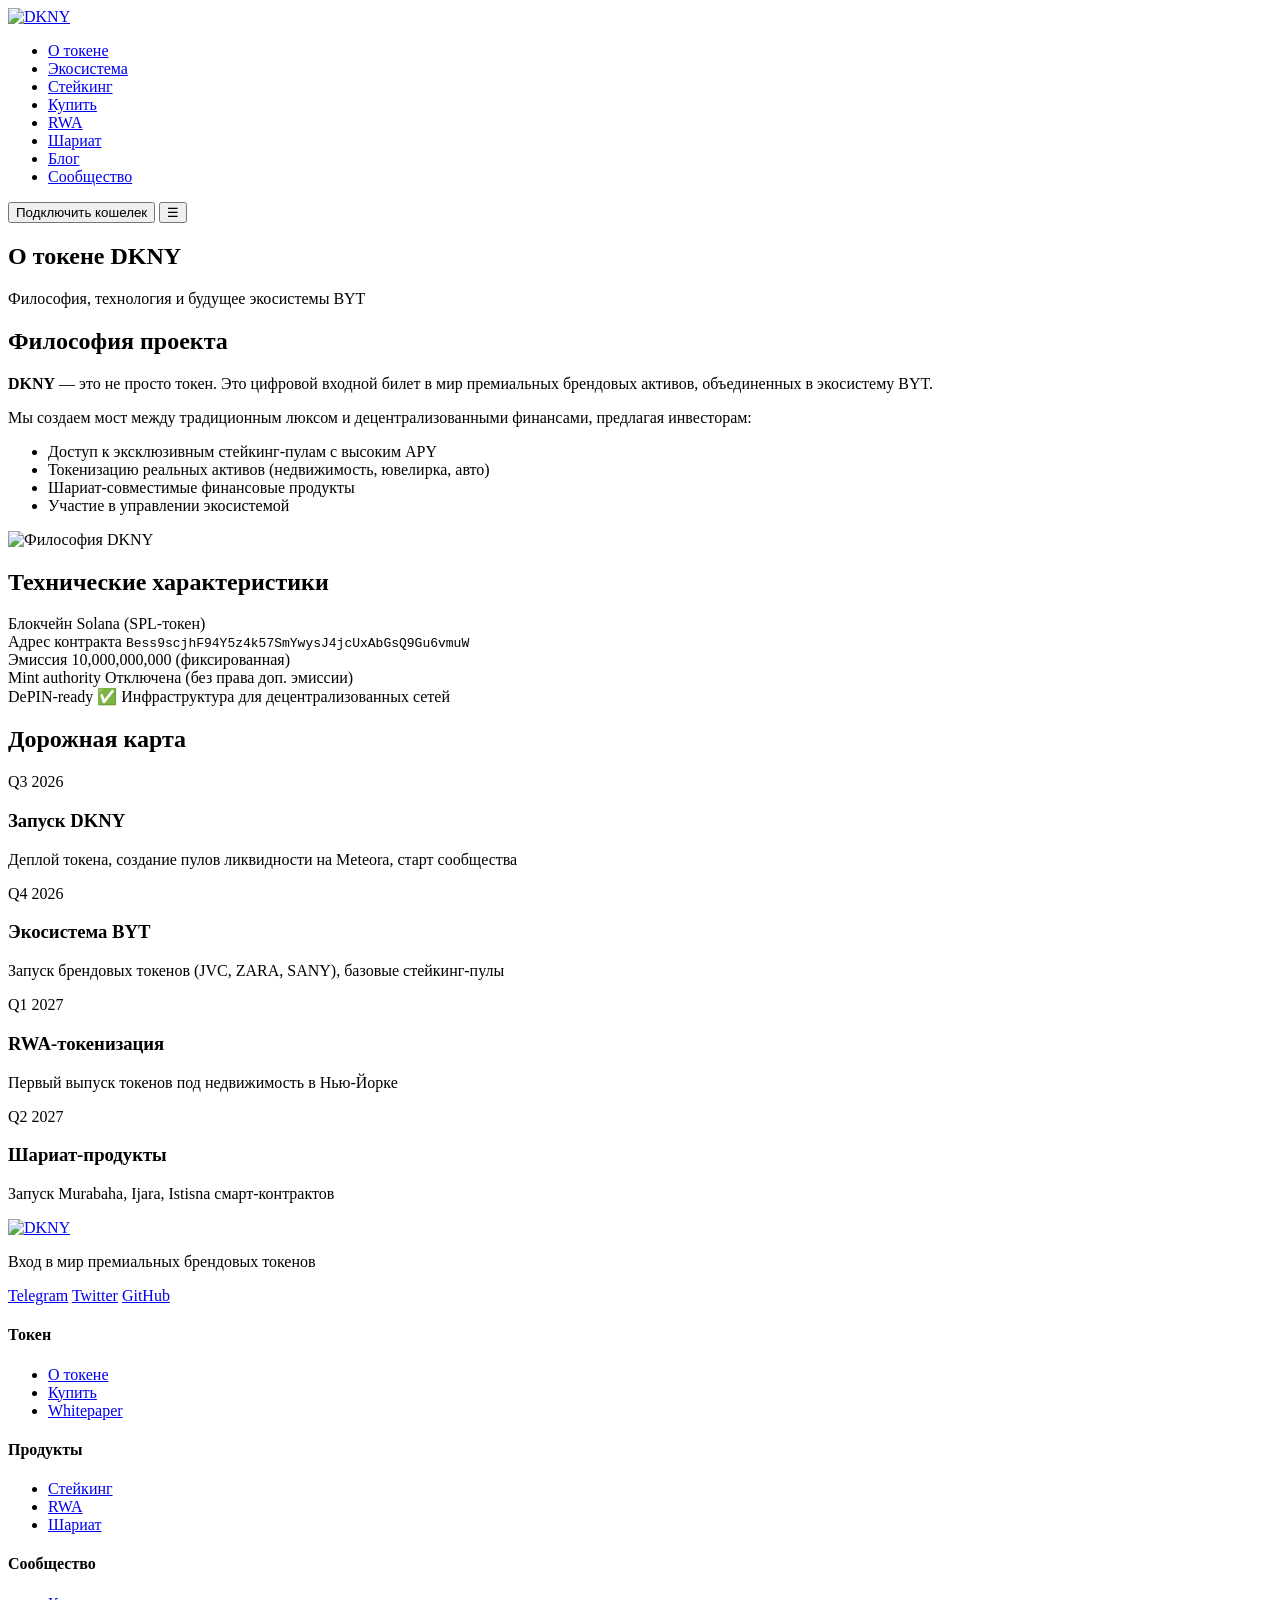
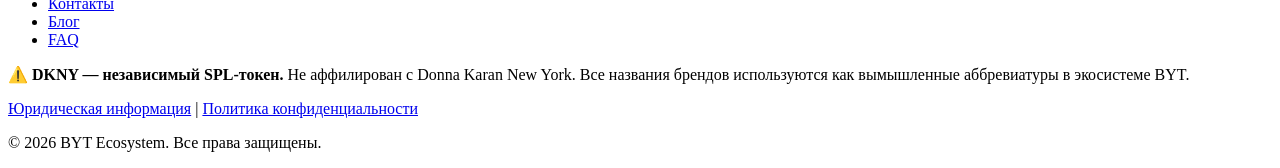
==== about.html @ 18403762 "Create about.html" ====
<!DOCTYPE html>
<html lang="ru">
<head>
    <meta charset="UTF-8">
    <meta name="viewport" content="width=device-width, initial-scale=1.0">
    <title>О токене DKNY — Философия и технология</title>
    <link rel="stylesheet" href="css/style.css">
    <link rel="stylesheet" href="css/header.css">
    <link rel="stylesheet" href="css/footer.css">
    <link rel="stylesheet" href="css/responsive.css">
    <link href="https://fonts.googleapis.com/css2?family=Playfair+Display:wght@400;700&family=Inter:wght@300;400;600&display=swap" rel="stylesheet">
</head>
<body>
    <!-- ХЕДЕР (такой же, как на index.html) -->
    <header class="header">
        <div class="container">
            <div class="header-inner">
                <a href="index.html" class="logo">
                    <img src="images/logo.svg" alt="DKNY" width="120">
                </a>
                <nav class="nav">
                    <ul>
                        <li><a href="about.html" class="active">О токене</a></li>
                        <li><a href="ecosystem.html">Экосистема</a></li>
                        <li><a href="staking.html">Стейкинг</a></li>
                        <li><a href="buy.html">Купить</a></li>
                        <li><a href="rwa.html">RWA</a></li>
                        <li><a href="islamic.html">Шариат</a></li>
                        <li><a href="blog.html">Блог</a></li>
                        <li><a href="community.html">Сообщество</a></li>
                    </ul>
                </nav>
                <div class="header-actions">
                    <button id="connectWallet" class="btn btn-gold">Подключить кошелек</button>
                    <button class="menu-toggle" aria-label="Меню">☰</button>
                </div>
            </div>
        </div>
    </header>

    <!-- СТРАНИЦА "О ТОКЕНЕ" -->
    <main>
        <section class="page-hero">
            <div class="container">
                <h1 class="page-title">О токене <span class="highlight">DKNY</span></h1>
                <p class="page-subtitle">Философия, технология и будущее экосистемы BYT</p>
            </div>
        </section>

        <section class="about-content">
            <div class="container">
                <div class="about-grid">
                    <div class="about-text">
                        <h2>Философия проекта</h2>
                        <p><strong>DKNY</strong> — это не просто токен. Это цифровой входной билет в мир премиальных брендовых активов, объединенных в экосистему BYT.</p>
                        <p>Мы создаем мост между традиционным люксом и децентрализованными финансами, предлагая инвесторам:</p>
                        <ul>
                            <li>Доступ к эксклюзивным стейкинг-пулам с высоким APY</li>
                            <li>Токенизацию реальных активов (недвижимость, ювелирка, авто)</li>
                            <li>Шариат-совместимые финансовые продукты</li>
                            <li>Участие в управлении экосистемой</li>
                        </ul>
                    </div>
                    <div class="about-image">
                        <img src="https://images.unsplash.com/photo-1496442226666-8d4d0e62e6e9?w=800" alt="Философия DKNY" loading="lazy">
                    </div>
                </div>

                <div class="tech-specs">
                    <h2>Технические характеристики</h2>
                    <div class="specs-grid">
                        <div class="spec-item">
                            <span class="spec-label">Блокчейн</span>
                            <span class="spec-value">Solana (SPL-токен)</span>
                        </div>
                        <div class="spec-item">
                            <span class="spec-label">Адрес контракта</span>
                            <span class="spec-value"><code>Bess9scjhF94Y5z4k57SmYwysJ4jcUxAbGsQ9Gu6vmuW</code></span>
                        </div>
                        <div class="spec-item">
                            <span class="spec-label">Эмиссия</span>
                            <span class="spec-value">10,000,000,000 (фиксированная)</span>
                        </div>
                        <div class="spec-item">
                            <span class="spec-label">Mint authority</span>
                            <span class="spec-value">Отключена (без права доп. эмиссии)</span>
                        </div>
                        <div class="spec-item">
                            <span class="spec-label">DePIN-ready</span>
                            <span class="spec-value">✅ Инфраструктура для децентрализованных сетей</span>
                        </div>
                    </div>
                </div>

                <div class="roadmap">
                    <h2>Дорожная карта</h2>
                    <div class="roadmap-timeline">
                        <div class="milestone">
                            <span class="milestone-date">Q3 2026</span>
                            <h3>Запуск DKNY</h3>
                            <p>Деплой токена, создание пулов ликвидности на Meteora, старт сообщества</p>
                        </div>
                        <div class="milestone">
                            <span class="milestone-date">Q4 2026</span>
                            <h3>Экосистема BYT</h3>
                            <p>Запуск брендовых токенов (JVC, ZARA, SANY), базовые стейкинг-пулы</p>
                        </div>
                        <div class="milestone">
                            <span class="milestone-date">Q1 2027</span>
                            <h3>RWA-токенизация</h3>
                            <p>Первый выпуск токенов под недвижимость в Нью-Йорке</p>
                        </div>
                        <div class="milestone">
                            <span class="milestone-date">Q2 2027</span>
                            <h3>Шариат-продукты</h3>
                            <p>Запуск Murabaha, Ijara, Istisna смарт-контрактов</p>
                        </div>
                    </div>
                </div>
            </div>
        </section>
    </main>

    <!-- ФУТЕР (такой же, как на index.html) -->
    <footer class="footer">
        <div class="container">
            <div class="footer-top">
                <div class="footer-brand">
                    <a href="index.html" class="footer-logo">
                        <img src="images/logo.svg" alt="DKNY" width="100">
                    </a>
                    <p class="footer-description">Вход в мир премиальных брендовых токенов</p>
                    <div class="footer-social">
                        <a href="https://t.me/dkny_token" target="_blank" class="social-link">Telegram</a>
                        <a href="#" class="social-link">Twitter</a>
                        <a href="https://github.com/byt-assist" target="_blank" class="social-link">GitHub</a>
                    </div>
                </div>
                <div class="footer-links">
                    <div class="footer-column">
                        <h4>Токен</h4>
                        <ul>
                            <li><a href="about.html">О токене</a></li>
                            <li><a href="buy.html">Купить</a></li>
                            <li><a href="whitepaper.html">Whitepaper</a></li>
                        </ul>
                    </div>
                    <div class="footer-column">
                        <h4>Продукты</h4>
                        <ul>
                            <li><a href="staking.html">Стейкинг</a></li>
                            <li><a href="rwa.html">RWA</a></li>
                            <li><a href="islamic.html">Шариат</a></li>
                        </ul>
                    </div>
                    <div class="footer-column">
                        <h4>Сообщество</h4>
                        <ul>
                            <li><a href="community.html">Контакты</a></li>
                            <li><a href="blog.html">Блог</a></li>
                            <li><a href="faq.html">FAQ</a></li>
                        </ul>
                    </div>
                </div>
            </div>
            <div class="footer-bottom">
                <div class="legal-disclaimer">
                    <p>⚠️ <strong>DKNY — независимый SPL-токен.</strong> Не аффилирован с Donna Karan New York. Все названия брендов используются как вымышленные аббревиатуры в экосистеме BYT.</p>
                    <p><a href="legal.html">Юридическая информация</a> | <a href="#">Политика конфиденциальности</a></p>
                </div>
                <p class="footer-copy">© 2026 BYT Ecosystem. Все права защищены.</p>
            </div>
        </div>
    </footer>

    <script src="js/main.js"></script>
    <script src="js/wallet.js"></script>
</body>
</html>
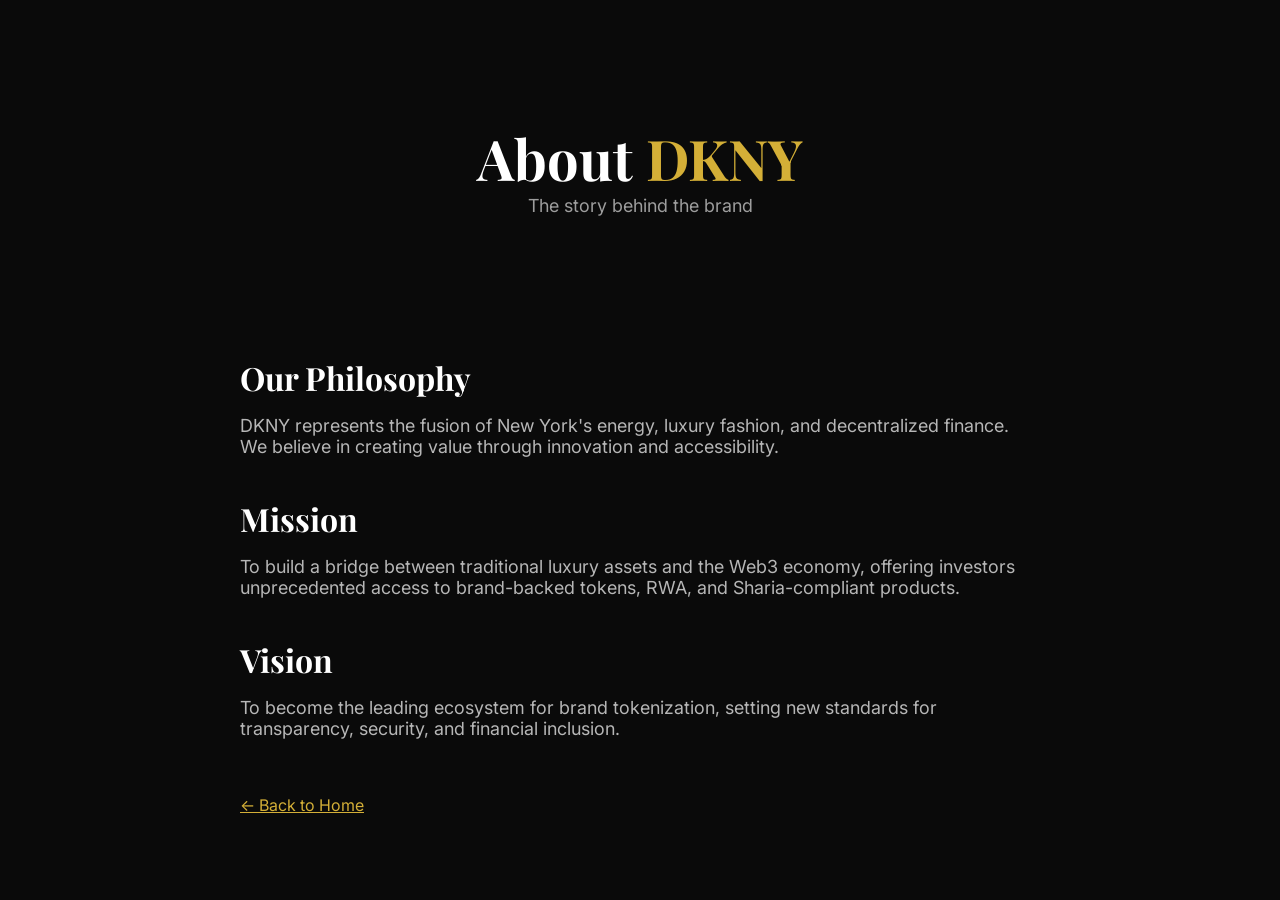
==== commit 0b195b9e: "Update about.html for language and content changes" ====
--- a/about.html
+++ b/about.html
@@ -1,179 +1,41 @@
 <!DOCTYPE html>
-<html lang="ru">
+<html lang="en">
 <head>
     <meta charset="UTF-8">
     <meta name="viewport" content="width=device-width, initial-scale=1.0">
-    <title>О токене DKNY — Философия и технология</title>
-    <link rel="stylesheet" href="css/style.css">
-    <link rel="stylesheet" href="css/header.css">
-    <link rel="stylesheet" href="css/footer.css">
-    <link rel="stylesheet" href="css/responsive.css">
+    <title>About DKNY — Brand Story</title>
     <link href="https://fonts.googleapis.com/css2?family=Playfair+Display:wght@400;700&family=Inter:wght@300;400;600&display=swap" rel="stylesheet">
+    <style>
+        * { margin: 0; padding: 0; box-sizing: border-box; }
+        body { font-family: 'Inter', sans-serif; background: #0A0A0A; color: #FFFFFF; }
+        .container { max-width: 1200px; margin: 0 auto; padding: 40px; }
+        .page-hero { padding: 120px 0 60px; text-align: center; }
+        .page-title { font-family: 'Playfair Display', serif; font-size: 56px; }
+        .page-title span { color: #D4AF37; }
+        .content { max-width: 800px; margin: 0 auto; }
+        .content h2 { font-family: 'Playfair Display', serif; font-size: 32px; margin: 40px 0 16px; }
+        .content p { font-size: 18px; opacity: 0.7; margin-bottom: 16px; }
+        .back-link { display: inline-block; margin-top: 40px; color: #D4AF37; }
+    </style>
 </head>
 <body>
-    <!-- ХЕДЕР (такой же, как на index.html) -->
-    <header class="header">
-        <div class="container">
-            <div class="header-inner">
-                <a href="index.html" class="logo">
-                    <img src="images/logo.svg" alt="DKNY" width="120">
-                </a>
-                <nav class="nav">
-                    <ul>
-                        <li><a href="about.html" class="active">О токене</a></li>
-                        <li><a href="ecosystem.html">Экосистема</a></li>
-                        <li><a href="staking.html">Стейкинг</a></li>
-                        <li><a href="buy.html">Купить</a></li>
-                        <li><a href="rwa.html">RWA</a></li>
-                        <li><a href="islamic.html">Шариат</a></li>
-                        <li><a href="blog.html">Блог</a></li>
-                        <li><a href="community.html">Сообщество</a></li>
-                    </ul>
-                </nav>
-                <div class="header-actions">
-                    <button id="connectWallet" class="btn btn-gold">Подключить кошелек</button>
-                    <button class="menu-toggle" aria-label="Меню">☰</button>
-                </div>
-            </div>
+    <div class="page-hero">
+        <h1 class="page-title">About <span>DKNY</span></h1>
+        <p style="opacity:0.6;font-size:18px;">The story behind the brand</p>
+    </div>
+    <div class="container">
+        <div class="content">
+            <h2>Our Philosophy</h2>
+            <p>DKNY represents the fusion of New York's energy, luxury fashion, and decentralized finance. We believe in creating value through innovation and accessibility.</p>
+            
+            <h2>Mission</h2>
+            <p>To build a bridge between traditional luxury assets and the Web3 economy, offering investors unprecedented access to brand-backed tokens, RWA, and Sharia-compliant products.</p>
+            
+            <h2>Vision</h2>
+            <p>To become the leading ecosystem for brand tokenization, setting new standards for transparency, security, and financial inclusion.</p>
+            
+            <a href="index.html" class="back-link">← Back to Home</a>
         </div>
-    </header>
-
-    <!-- СТРАНИЦА "О ТОКЕНЕ" -->
-    <main>
-        <section class="page-hero">
-            <div class="container">
-                <h1 class="page-title">О токене <span class="highlight">DKNY</span></h1>
-                <p class="page-subtitle">Философия, технология и будущее экосистемы BYT</p>
-            </div>
-        </section>
-
-        <section class="about-content">
-            <div class="container">
-                <div class="about-grid">
-                    <div class="about-text">
-                        <h2>Философия проекта</h2>
-                        <p><strong>DKNY</strong> — это не просто токен. Это цифровой входной билет в мир премиальных брендовых активов, объединенных в экосистему BYT.</p>
-                        <p>Мы создаем мост между традиционным люксом и децентрализованными финансами, предлагая инвесторам:</p>
-                        <ul>
-                            <li>Доступ к эксклюзивным стейкинг-пулам с высоким APY</li>
-                            <li>Токенизацию реальных активов (недвижимость, ювелирка, авто)</li>
-                            <li>Шариат-совместимые финансовые продукты</li>
-                            <li>Участие в управлении экосистемой</li>
-                        </ul>
-                    </div>
-                    <div class="about-image">
-                        <img src="https://images.unsplash.com/photo-1496442226666-8d4d0e62e6e9?w=800" alt="Философия DKNY" loading="lazy">
-                    </div>
-                </div>
-
-                <div class="tech-specs">
-                    <h2>Технические характеристики</h2>
-                    <div class="specs-grid">
-                        <div class="spec-item">
-                            <span class="spec-label">Блокчейн</span>
-                            <span class="spec-value">Solana (SPL-токен)</span>
-                        </div>
-                        <div class="spec-item">
-                            <span class="spec-label">Адрес контракта</span>
-                            <span class="spec-value"><code>Bess9scjhF94Y5z4k57SmYwysJ4jcUxAbGsQ9Gu6vmuW</code></span>
-                        </div>
-                        <div class="spec-item">
-                            <span class="spec-label">Эмиссия</span>
-                            <span class="spec-value">10,000,000,000 (фиксированная)</span>
-                        </div>
-                        <div class="spec-item">
-                            <span class="spec-label">Mint authority</span>
-                            <span class="spec-value">Отключена (без права доп. эмиссии)</span>
-                        </div>
-                        <div class="spec-item">
-                            <span class="spec-label">DePIN-ready</span>
-                            <span class="spec-value">✅ Инфраструктура для децентрализованных сетей</span>
-                        </div>
-                    </div>
-                </div>
-
-                <div class="roadmap">
-                    <h2>Дорожная карта</h2>
-                    <div class="roadmap-timeline">
-                        <div class="milestone">
-                            <span class="milestone-date">Q3 2026</span>
-                            <h3>Запуск DKNY</h3>
-                            <p>Деплой токена, создание пулов ликвидности на Meteora, старт сообщества</p>
-                        </div>
-                        <div class="milestone">
-                            <span class="milestone-date">Q4 2026</span>
-                            <h3>Экосистема BYT</h3>
-                            <p>Запуск брендовых токенов (JVC, ZARA, SANY), базовые стейкинг-пулы</p>
-                        </div>
-                        <div class="milestone">
-                            <span class="milestone-date">Q1 2027</span>
-                            <h3>RWA-токенизация</h3>
-                            <p>Первый выпуск токенов под недвижимость в Нью-Йорке</p>
-                        </div>
-                        <div class="milestone">
-                            <span class="milestone-date">Q2 2027</span>
-                            <h3>Шариат-продукты</h3>
-                            <p>Запуск Murabaha, Ijara, Istisna смарт-контрактов</p>
-                        </div>
-                    </div>
-                </div>
-            </div>
-        </section>
-    </main>
-
-    <!-- ФУТЕР (такой же, как на index.html) -->
-    <footer class="footer">
-        <div class="container">
-            <div class="footer-top">
-                <div class="footer-brand">
-                    <a href="index.html" class="footer-logo">
-                        <img src="images/logo.svg" alt="DKNY" width="100">
-                    </a>
-                    <p class="footer-description">Вход в мир премиальных брендовых токенов</p>
-                    <div class="footer-social">
-                        <a href="https://t.me/dkny_token" target="_blank" class="social-link">Telegram</a>
-                        <a href="#" class="social-link">Twitter</a>
-                        <a href="https://github.com/byt-assist" target="_blank" class="social-link">GitHub</a>
-                    </div>
-                </div>
-                <div class="footer-links">
-                    <div class="footer-column">
-                        <h4>Токен</h4>
-                        <ul>
-                            <li><a href="about.html">О токене</a></li>
-                            <li><a href="buy.html">Купить</a></li>
-                            <li><a href="whitepaper.html">Whitepaper</a></li>
-                        </ul>
-                    </div>
-                    <div class="footer-column">
-                        <h4>Продукты</h4>
-                        <ul>
-                            <li><a href="staking.html">Стейкинг</a></li>
-                            <li><a href="rwa.html">RWA</a></li>
-                            <li><a href="islamic.html">Шариат</a></li>
-                        </ul>
-                    </div>
-                    <div class="footer-column">
-                        <h4>Сообщество</h4>
-                        <ul>
-                            <li><a href="community.html">Контакты</a></li>
-                            <li><a href="blog.html">Блог</a></li>
-                            <li><a href="faq.html">FAQ</a></li>
-                        </ul>
-                    </div>
-                </div>
-            </div>
-            <div class="footer-bottom">
-                <div class="legal-disclaimer">
-                    <p>⚠️ <strong>DKNY — независимый SPL-токен.</strong> Не аффилирован с Donna Karan New York. Все названия брендов используются как вымышленные аббревиатуры в экосистеме BYT.</p>
-                    <p><a href="legal.html">Юридическая информация</a> | <a href="#">Политика конфиденциальности</a></p>
-                </div>
-                <p class="footer-copy">© 2026 BYT Ecosystem. Все права защищены.</p>
-            </div>
-        </div>
-    </footer>
-
-    <script src="js/main.js"></script>
-    <script src="js/wallet.js"></script>
+    </div>
 </body>
 </html>
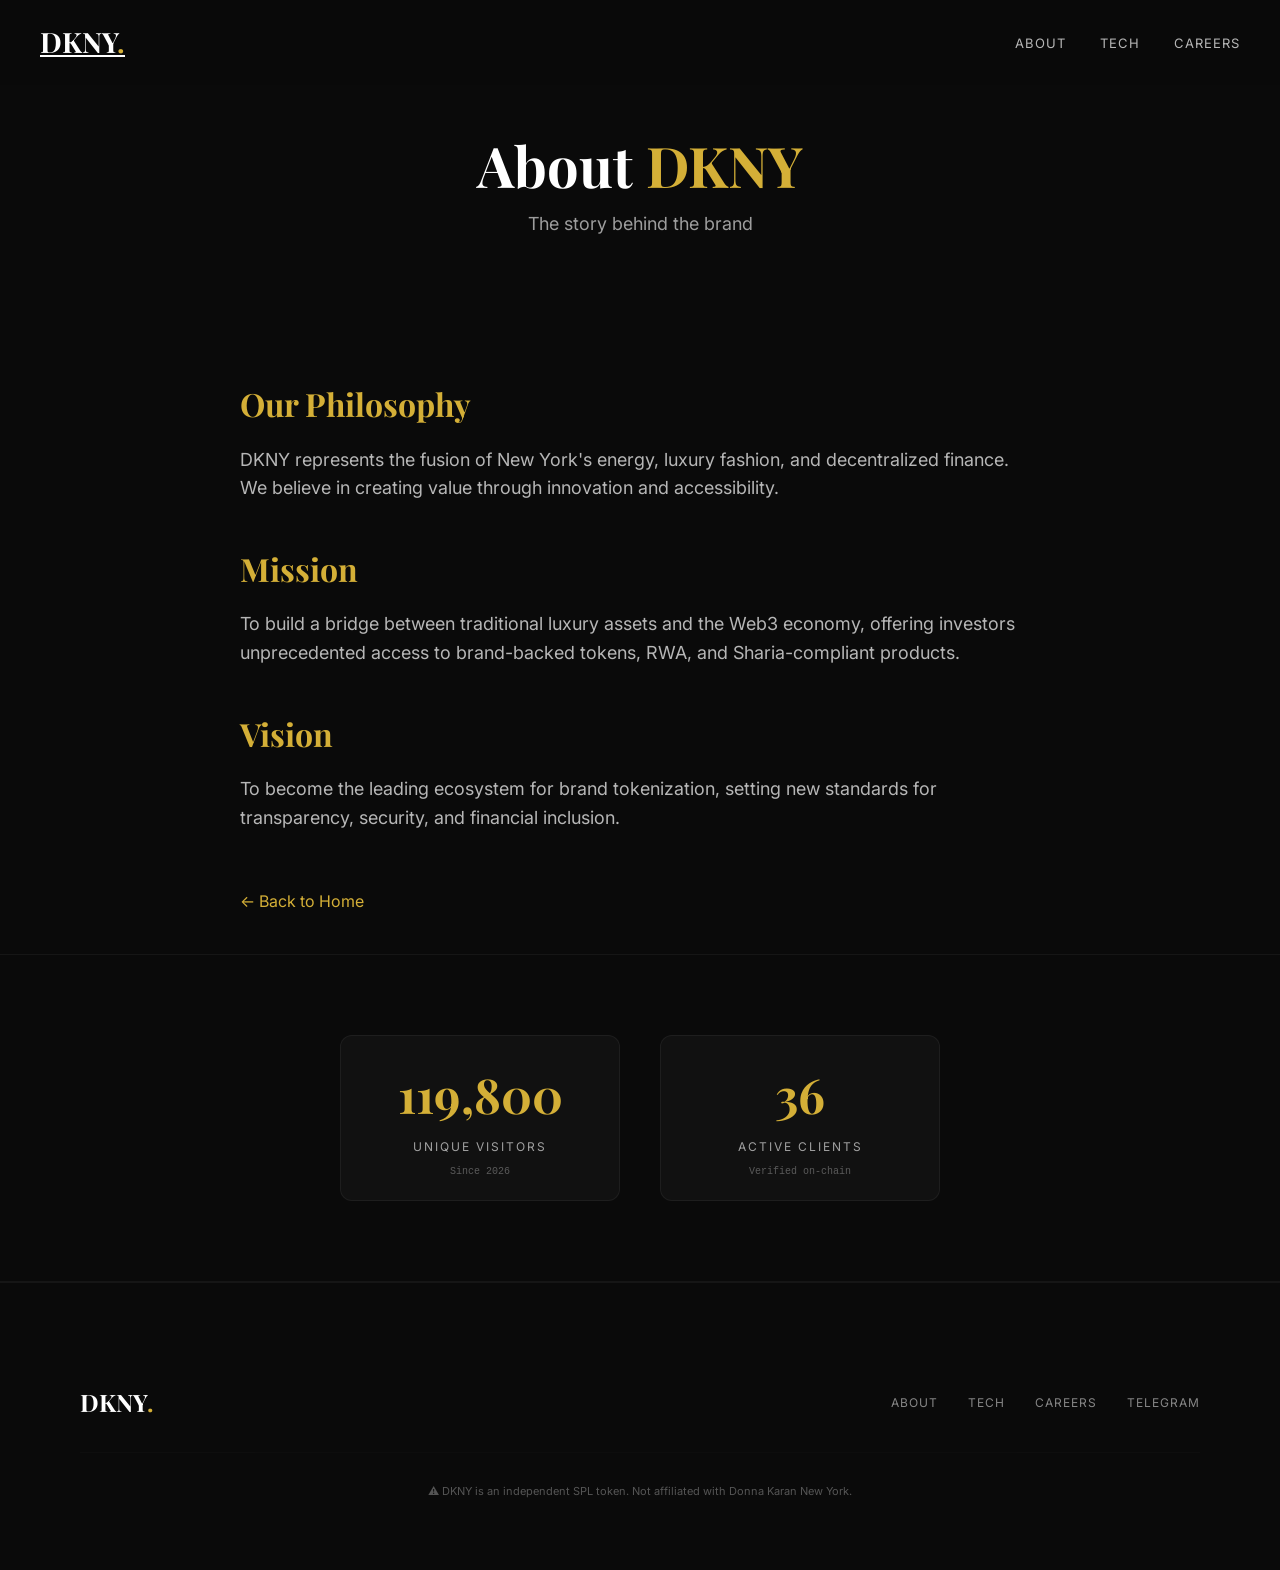
==== commit f119126d: "Update about.html" ====
--- a/about.html
+++ b/about.html
@@ -7,22 +7,58 @@
     <link href="https://fonts.googleapis.com/css2?family=Playfair+Display:wght@400;700&family=Inter:wght@300;400;600&display=swap" rel="stylesheet">
     <style>
         * { margin: 0; padding: 0; box-sizing: border-box; }
-        body { font-family: 'Inter', sans-serif; background: #0A0A0A; color: #FFFFFF; }
+        body { font-family: 'Inter', sans-serif; background: #0A0A0A; color: #FFFFFF; line-height: 1.6; }
         .container { max-width: 1200px; margin: 0 auto; padding: 40px; }
-        .page-hero { padding: 120px 0 60px; text-align: center; }
+        .header { position: fixed; top: 0; left: 0; width: 100%; padding: 20px 40px; display: flex; justify-content: space-between; align-items: center; z-index: 1000; background: rgba(10, 10, 10, 0.95); backdrop-filter: blur(10px); }
+        .logo { font-family: 'Playfair Display', serif; font-size: 28px; font-weight: 700; color: #FFFFFF; }
+        .logo span { color: #D4AF37; }
+        .nav a { font-size: 13px; letter-spacing: 1px; text-transform: uppercase; margin-left: 30px; opacity: 0.7; color: #FFFFFF; text-decoration: none; transition: opacity 0.3s; }
+        .nav a:hover { opacity: 1; }
+        .page-hero { padding: 120px 0 60px; text-align: center; background: #0A0A0A; }
         .page-title { font-family: 'Playfair Display', serif; font-size: 56px; }
         .page-title span { color: #D4AF37; }
         .content { max-width: 800px; margin: 0 auto; }
-        .content h2 { font-family: 'Playfair Display', serif; font-size: 32px; margin: 40px 0 16px; }
+        .content h2 { font-family: 'Playfair Display', serif; font-size: 32px; margin: 40px 0 16px; color: #D4AF37; }
         .content p { font-size: 18px; opacity: 0.7; margin-bottom: 16px; }
-        .back-link { display: inline-block; margin-top: 40px; color: #D4AF37; }
+        .back-link { display: inline-block; margin-top: 40px; color: #D4AF37; text-decoration: none; }
+        .back-link:hover { text-decoration: underline; }
+        .footer { padding: 60px 0 30px; background: #0A0A0A; border-top: 1px solid rgba(255,255,255,0.05); }
+        .footer-content { display: flex; justify-content: space-between; align-items: center; flex-wrap: wrap; gap: 30px; }
+        .footer-brand { font-family: 'Playfair Display', serif; font-size: 24px; font-weight: 700; }
+        .footer-brand span { color: #D4AF37; }
+        .footer-links { display: flex; gap: 30px; }
+        .footer-links a { font-size: 12px; text-transform: uppercase; letter-spacing: 1px; opacity: 0.5; color: #FFFFFF; text-decoration: none; transition: opacity 0.3s; }
+        .footer-links a:hover { opacity: 1; }
+        .footer-disclaimer { width: 100%; font-size: 11px; opacity: 0.3; text-align: center; margin-top: 30px; padding-top: 30px; border-top: 1px solid rgba(255,255,255,0.05); }
+        .counter-section { padding: 40px 0; background: #0A0A0A; border-top: 1px solid rgba(255,255,255,0.05); border-bottom: 1px solid rgba(255,255,255,0.05); }
+        .counter-grid { display: grid; grid-template-columns: 1fr 1fr; gap: 40px; max-width: 600px; margin: 0 auto; text-align: center; }
+        .counter-item { padding: 20px; background: rgba(255,255,255,0.03); border-radius: 12px; border: 1px solid rgba(255,255,255,0.05); }
+        .counter-number { font-family: 'Playfair Display', serif; font-size: 48px; font-weight: 700; color: #D4AF37; }
+        .counter-label { font-size: 12px; text-transform: uppercase; letter-spacing: 2px; opacity: 0.6; margin-top: 4px; }
+        .counter-timestamp { font-size: 10px; opacity: 0.3; margin-top: 8px; font-family: 'Courier New', monospace; }
+        @media (max-width: 768px) {
+            .container { padding: 20px; }
+            .page-title { font-size: 36px; }
+            .counter-grid { grid-template-columns: 1fr; gap: 20px; }
+            .nav a { margin-left: 16px; font-size: 11px; }
+        }
     </style>
 </head>
 <body>
+    <header class="header">
+        <a href="index.html" class="logo">DKNY<span>.</span></a>
+        <nav class="nav">
+            <a href="about.html">About</a>
+            <a href="technology.html">Tech</a>
+            <a href="careers.html">Careers</a>
+        </nav>
+    </header>
+
     <div class="page-hero">
         <h1 class="page-title">About <span>DKNY</span></h1>
         <p style="opacity:0.6;font-size:18px;">The story behind the brand</p>
     </div>
+
     <div class="container">
         <div class="content">
             <h2>Our Philosophy</h2>
@@ -37,5 +73,42 @@
             <a href="index.html" class="back-link">← Back to Home</a>
         </div>
     </div>
+
+    <!-- COUNTER SECTION -->
+    <section class="counter-section">
+        <div class="container">
+            <div class="counter-grid">
+                <div class="counter-item">
+                    <div class="counter-number counter-visitors">119,800</div>
+                    <div class="counter-label">Unique Visitors</div>
+                    <div class="counter-timestamp counter-visitor-time">Since 2026</div>
+                </div>
+                <div class="counter-item">
+                    <div class="counter-number counter-clients">36</div>
+                    <div class="counter-label">Active Clients</div>
+                    <div class="counter-timestamp counter-client-time">Verified on-chain</div>
+                </div>
+            </div>
+        </div>
+    </section>
+
+    <footer class="footer">
+        <div class="container">
+            <div class="footer-content">
+                <div class="footer-brand">DKNY<span>.</span></div>
+                <div class="footer-links">
+                    <a href="about.html">About</a>
+                    <a href="technology.html">Tech</a>
+                    <a href="careers.html">Careers</a>
+                    <a href="https://t.me/dkny_token" target="_blank">Telegram</a>
+                </div>
+            </div>
+            <div class="footer-disclaimer">
+                ⚠️ DKNY is an independent SPL token. Not affiliated with Donna Karan New York.
+            </div>
+        </div>
+    </footer>
+
+    <script src="counter.js"></script>
 </body>
 </html>
